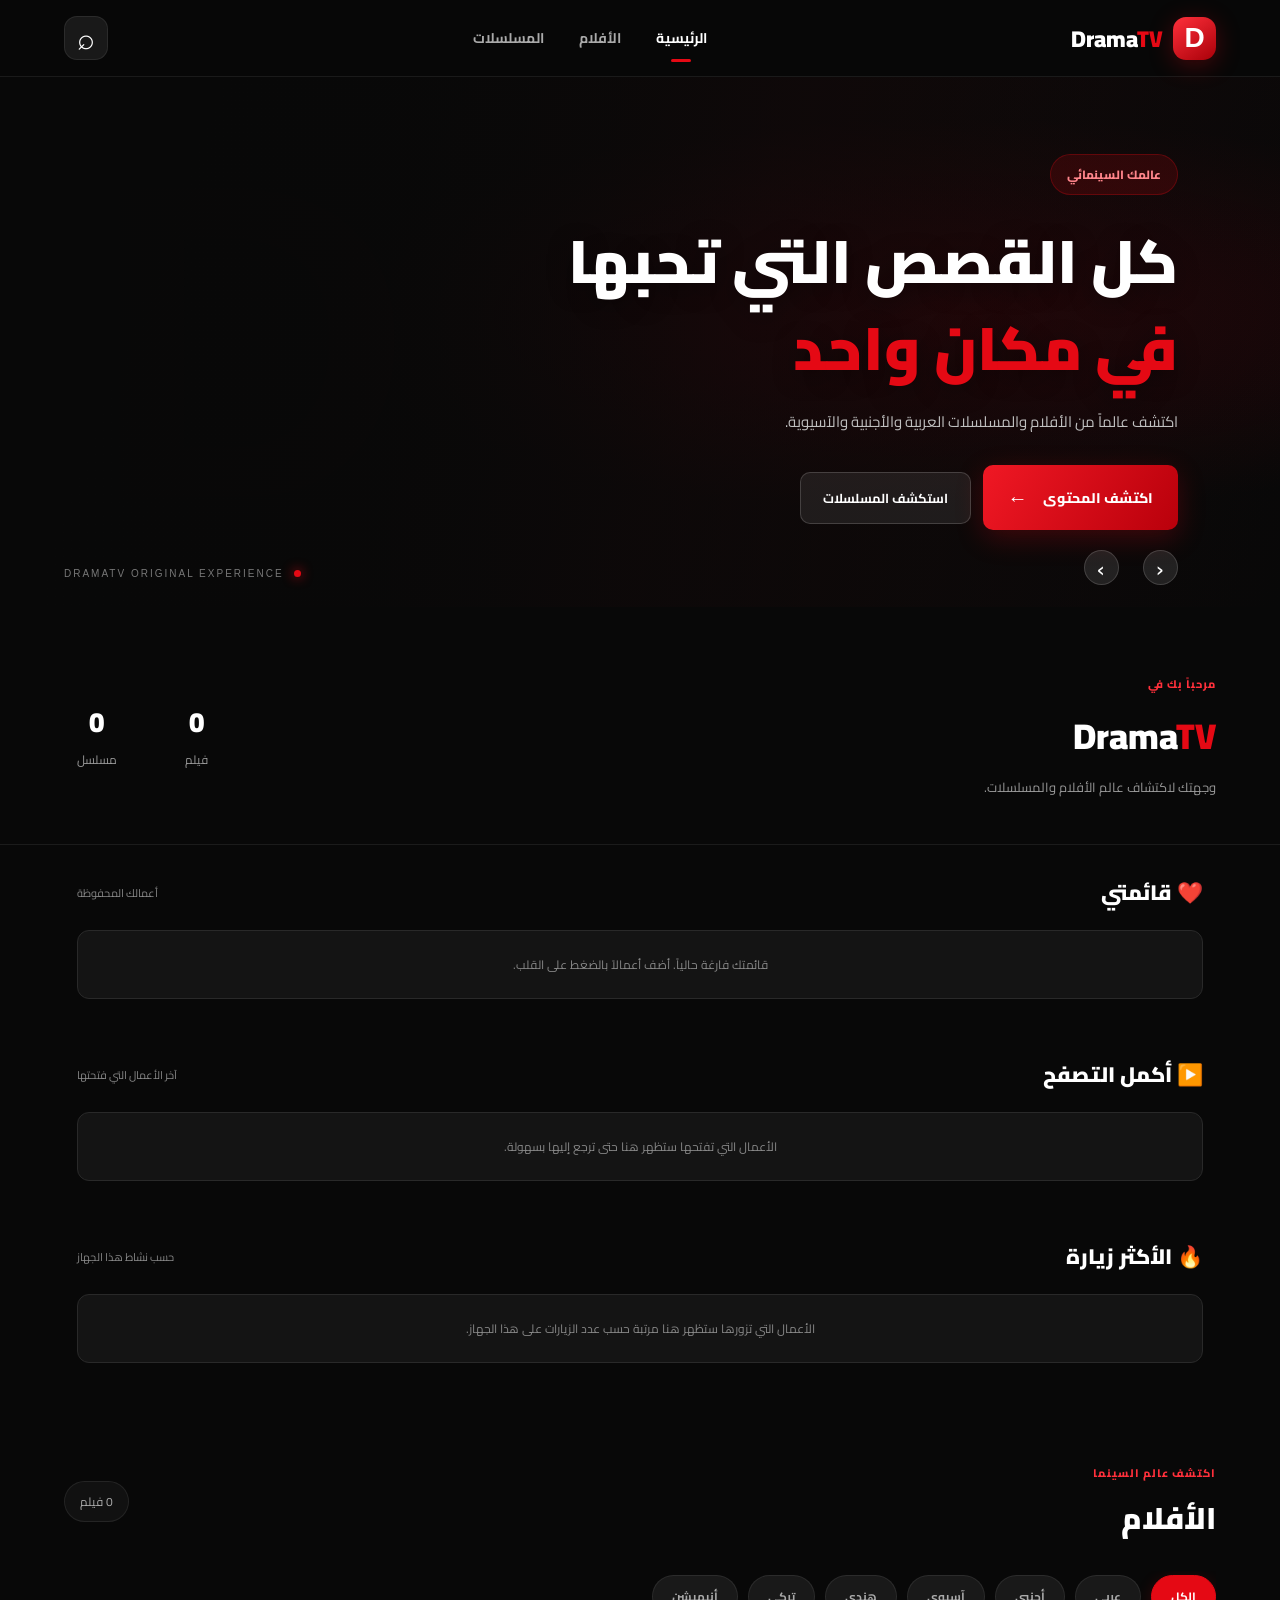
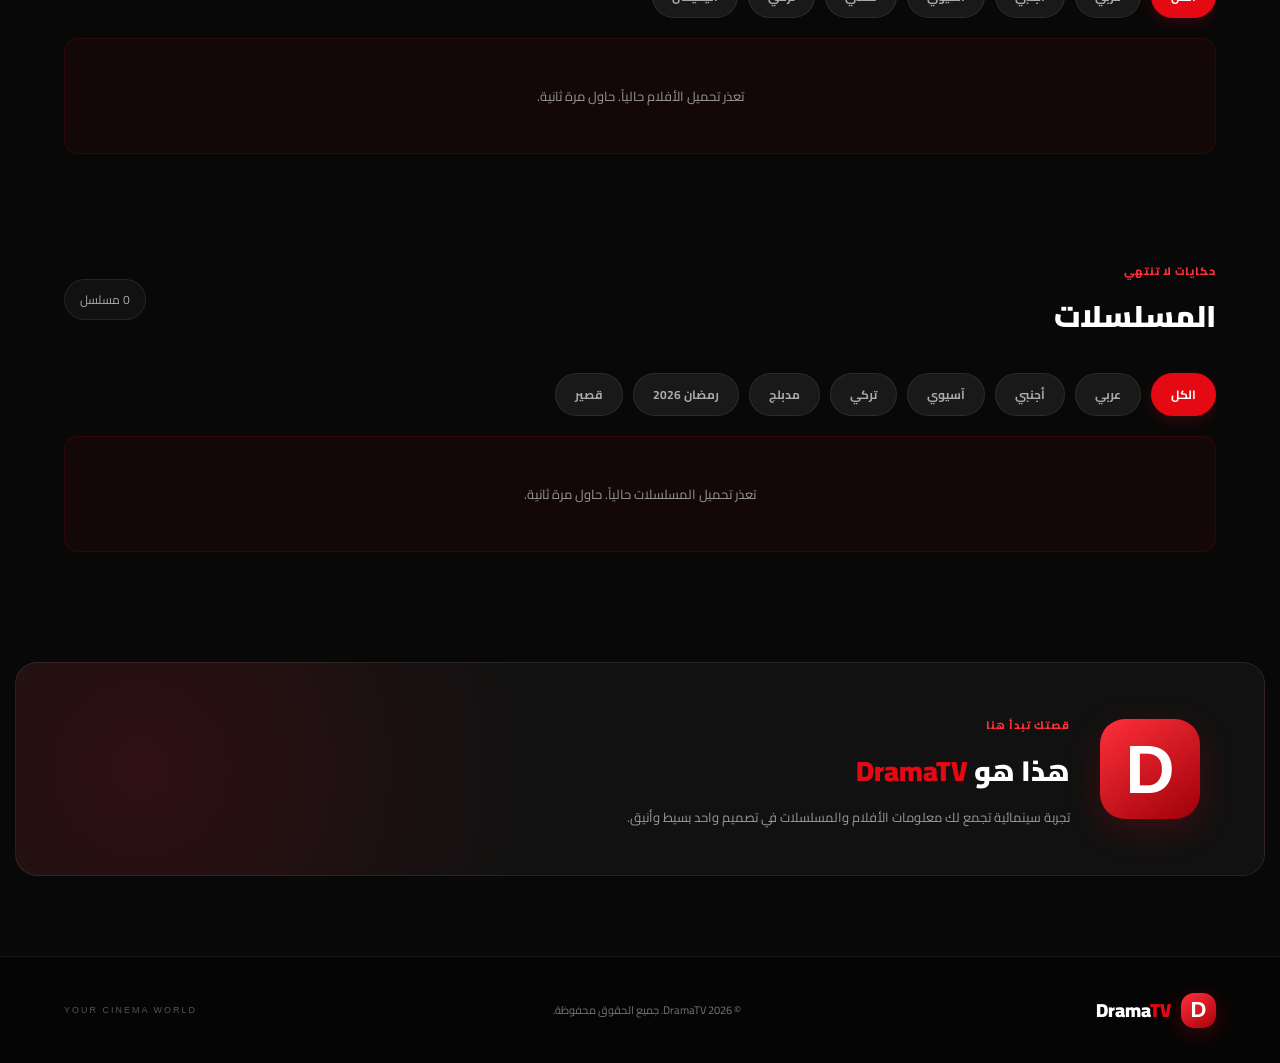
==== index.html @ 71d646c4 "Update index.html" ====
<!DOCTYPE html>
<html lang="ar" dir="rtl">
<head>
    <meta charset="UTF-8">
    <meta name="viewport" content="width=device-width, initial-scale=1.0">
    <meta name="theme-color" content="#080808">
    <meta name="description" content="DramaTV - اكتشف أحدث الأفلام والمسلسلات العربية والأجنبية والآسيوية">
    <title>DramaTV | عالمك السينمائي</title>

    <link rel="preconnect" href="https://fonts.googleapis.com">
    <link rel="preconnect" href="https://fonts.gstatic.com" crossorigin>
    <link href="https://fonts.googleapis.com/css2?family=Cairo:wght@400;500;600;700;800;900&display=swap" rel="stylesheet">

    <link rel="stylesheet" href="style.css">
</head>

<body>

<header class="header">
    <div class="header-content">

        <a href="#" class="logo">
            <span class="logo-icon">D</span>
            <span class="logo-text">Drama<span>TV</span></span>
        </a>

        <nav class="nav">
            <a href="#home" class="active">الرئيسية</a>
            <a href="#movies">الأفلام</a>
            <a href="#series">المسلسلات</a>
        </nav>

        <div class="header-actions">
            <button class="search-button" id="searchToggle" aria-label="بحث">
                <span>⌕</span>
            </button>
        </div>

    </div>

    <div class="search-container" id="searchContainer">
        <input
            type="search"
            id="searchInput"
            placeholder="ابحث عن فيلم أو مسلسل..."
            autocomplete="off"
        >
    </div>
</header>


<main>

    <!-- HERO -->

    <section class="hero" id="home">

        <div class="hero-overlay"></div>

        <div class="hero-content">
            <span class="hero-label" id="heroLabel">
                عالمك السينمائي
            </span>

            <h1 id="heroTitle">
                كل القصص التي تحبها
                <span>في مكان واحد</span>
            </h1>

            <p id="heroDescription">
                اكتشف عالماً من الأفلام والمسلسلات العربية والأجنبية والآسيوية.
            </p>

            <div class="hero-actions">
                <a href="#movies" class="hero-button">
                    اكتشف المحتوى
                    <span>←</span>
                </a>

                <a href="#series" class="hero-secondary-button">
                    استكشف المسلسلات
                </a>
            </div>
        </div>

        <div class="hero-art" id="heroArt"></div>

        <div class="hero-bottom">
            <span class="hero-dot"></span>
            <span>DRAMATV ORIGINAL EXPERIENCE</span>
        </div>

        <div class="hero-controls" id="heroControls">
            <button id="heroPrevious" aria-label="السابق">‹</button>
            <div id="heroDots"></div>
            <button id="heroNext" aria-label="التالي">›</button>
        </div>

    </section>


    <!-- WELCOME -->

    <section class="welcome-section">

        <div>
            <span class="section-eyebrow">مرحباً بك في</span>
            <h2>Drama<span>TV</span></h2>
            <p>وجهتك لاكتشاف عالم الأفلام والمسلسلات.</p>
        </div>

        <div class="stats">

            <div class="stat-item">
                <strong id="movieCount">0</strong>
                <span>فيلم</span>
            </div>

            <div class="stat-item">
                <strong id="seriesCount">0</strong>
                <span>مسلسل</span>
            </div>

        </div>

    </section>


    <!-- MOVIES -->

    <section class="content-section" id="movies">

        <div class="section-heading">
            <div>
                <span class="section-eyebrow">اكتشف عالم السينما</span>
                <h2>الأفلام</h2>
            </div>

            <span class="section-count" id="moviesHeadingCount">
                الأفلام
            </span>
        </div>

        <div class="filters" id="movieFilters">

            <button class="filter-button active" data-category="الكل">الكل</button>
            <button class="filter-button" data-category="عربي">عربي</button>
            <button class="filter-button" data-category="أجنبي">أجنبي</button>
            <button class="filter-button" data-category="آسيوي">آسيوي</button>
            <button class="filter-button" data-category="هندي">هندي</button>
            <button class="filter-button" data-category="تركي">تركي</button>
            <button class="filter-button" data-category="أنيميشن">أنيميشن</button>

        </div>

        <div class="content-grid" id="moviesGrid">
            <div class="loading">جاري تحميل الأفلام...</div>
        </div>

        <button class="load-more" id="moviesMore" hidden>
            عرض المزيد
        </button>

    </section>


    <!-- SERIES -->

    <section class="content-section series-section" id="series">

        <div class="section-heading">
            <div>
                <span class="section-eyebrow">حكايات لا تنتهي</span>
                <h2>المسلسلات</h2>
            </div>

            <span class="section-count" id="seriesHeadingCount">
                المسلسلات
            </span>
        </div>

        <div class="filters" id="seriesFilters">

            <button class="filter-button active" data-category="الكل">الكل</button>
            <button class="filter-button" data-category="عربي">عربي</button>
            <button class="filter-button" data-category="أجنبي">أجنبي</button>
            <button class="filter-button" data-category="آسيوي">آسيوي</button>
            <button class="filter-button" data-category="تركي">تركي</button>
            <button class="filter-button" data-category="مدبلج">مدبلج</button>
            <button class="filter-button" data-category="رمضان 2026">رمضان 2026</button>
            <button class="filter-button" data-category="قصير">قصير</button>

        </div>

        <div class="content-grid" id="seriesGrid">
            <div class="loading">جاري تحميل المسلسلات...</div>
        </div>

        <button class="load-more" id="seriesMore" hidden>
            عرض المزيد
        </button>

    </section>


    <!-- ABOUT -->

    <section class="about-section">

        <div class="about-logo">D</div>

        <div>
            <span class="section-eyebrow">قصتك تبدأ هنا</span>

            <h2>هذا هو <span>DramaTV</span></h2>

            <p>
                تجربة سينمائية تجمع لك معلومات الأفلام والمسلسلات
                في تصميم واحد بسيط وأنيق.
            </p>
        </div>

    </section>

</main>


<footer class="footer">

    <a href="#" class="logo footer-logo">
        <span class="logo-icon">D</span>
        <span class="logo-text">Drama<span>TV</span></span>
    </a>

    <p>
        © <span id="currentYear"></span>
        DramaTV. جميع الحقوق محفوظة.
    </p>

    <span class="footer-tagline">YOUR CINEMA WORLD</span>

</footer>


<!-- DETAILS MODAL -->

<div class="modal" id="detailsModal">

    <div class="modal-backdrop" id="modalBackdrop"></div>

    <div class="modal-content">

        <button class="modal-close" id="modalClose" aria-label="إغلاق">
            ×
        </button>

        <img id="modalPoster" src="" alt="">

        <div class="modal-info">

            <span class="modal-category" id="modalCategory"></span>

            <h2 id="modalTitle"></h2>

            <p id="modalDescription">
                استكشف تفاصيل هذا العمل.
            </p>

            <span class="modal-note">
                معلومات العمل فقط — التوفر والتشغيل يعتمدان على حقوق العرض والترخيص.
            </span>

        </div>

    </div>

</div>


<div class="toast" id="toast"></div>


<!-- MAIN WEBSITE SCRIPT -->
<script src="script.js"></script>

<!-- DRAMATV FEATURES -->
<script src="features.js"></script>

</body>
</html>
---- style.css ----
/* =========================================
   DRAMATV - CINEMATIC WEBSITE DESIGN
========================================= */

:root {
    --bg: #080808;
    --surface: #111111;
    --surface-light: #191919;
    --surface-hover: #222222;

    --red: #e50914;
    --red-light: #ff303b;
    --red-dark: #990009;

    --white: #ffffff;
    --muted: #999999;
    --border: rgba(255,255,255,0.08);

    --radius: 14px;
    --transition: 0.25s ease;
}

* {
    margin: 0;
    padding: 0;
    box-sizing: border-box;
}

html {
    scroll-behavior: smooth;
    scroll-padding-top: 90px;
}

body {
    background: var(--bg);
    color: var(--white);
    font-family: 'Cairo', sans-serif;
    overflow-x: hidden;
}

button,
input {
    font-family: inherit;
}

button,
a {
    -webkit-tap-highlight-color: transparent;
}

a {
    color: inherit;
    text-decoration: none;
}

button {
    border: none;
    cursor: pointer;
}


/* =========================================
   HEADER
========================================= */

.header {
    position: sticky;
    top: 0;
    z-index: 100;
    width: 100%;
    background: rgba(8,8,8,0.94);
    backdrop-filter: blur(20px);
    -webkit-backdrop-filter: blur(20px);
    border-bottom: 1px solid var(--border);
}

.header-content {
    max-width: 1450px;
    height: 76px;
    margin: auto;
    padding: 0 5%;

    display: flex;
    align-items: center;
    justify-content: space-between;
    gap: 20px;
}

.logo {
    display: flex;
    align-items: center;
    gap: 10px;
    flex-shrink: 0;
}

.logo-icon {
    width: 43px;
    height: 43px;

    display: flex;
    align-items: center;
    justify-content: center;

    background: linear-gradient(145deg, #ff303b, #a90009);
    border-radius: 13px;

    font-family: Arial, sans-serif;
    font-size: 28px;
    font-weight: 900;

    box-shadow: 0 5px 25px rgba(229,9,20,0.28);
}

.logo-text {
    direction: ltr;
    font-size: 23px;
    font-weight: 900;
}

.logo-text span {
    color: var(--red);
}

.nav {
    display: flex;
    align-items: center;
    gap: 35px;
}

.nav a {
    position: relative;
    color: #aaa;
    font-size: 14px;
    font-weight: 700;
    transition: var(--transition);
}

.nav a:hover,
.nav a.active {
    color: white;
}

.nav a.active::after {
    content: "";
    position: absolute;
    bottom: -11px;
    left: 50%;
    transform: translateX(-50%);

    width: 20px;
    height: 3px;

    background: var(--red);
    border-radius: 10px;
}

.header-actions {
    display: flex;
    align-items: center;
}

.search-button {
    width: 44px;
    height: 44px;

    display: flex;
    align-items: center;
    justify-content: center;

    background: var(--surface-light);
    border: 1px solid var(--border);
    border-radius: 13px;

    color: white;
    font-size: 30px;

    transition: var(--transition);
}

.search-button:hover {
    background: var(--red);
    border-color: var(--red);
}

.search-container {
    display: none;
    max-width: 1450px;
    margin: auto;
    padding: 0 5% 17px;
}

.search-container.show {
    display: block;
    animation: searchAppear 0.2s ease;
}

@keyframes searchAppear {
    from {
        opacity: 0;
        transform: translateY(-7px);
    }

    to {
        opacity: 1;
        transform: translateY(0);
    }
}

.search-container input {
    width: 100%;
    height: 49px;

    padding: 0 18px;

    background: #181818;
    border: 1px solid #333;
    border-radius: 12px;

    color: white;
    font-size: 14px;
    outline: none;
    direction: rtl;

    transition: var(--transition);
}

.search-container input:focus {
    border-color: var(--red);
    box-shadow: 0 0 0 3px rgba(229,9,20,0.1);
}

.search-container input::placeholder {
    color: #777;
}


/* =========================================
   HERO CINEMATIC SLIDER
========================================= */

.hero {
    min-height: 530px;
    position: relative;

    display: flex;
    align-items: center;

    padding: 65px 8%;
    overflow: hidden;

    isolation: isolate;

    background:
        radial-gradient(
            ellipse at 75% 45%,
            rgba(150,0,12,0.22),
            transparent 48%
        ),
        linear-gradient(
            110deg,
            #080808 15%,
            #16090a 55%,
            #080808 100%
        );
}

.hero::before {
    content: "D";

    position: absolute;
    z-index: -1;

    left: 7%;
    top: 50%;

    transform: translateY(-50%);

    font-family: Arial, sans-serif;
    font-size: clamp(250px, 35vw, 480px);
    font-weight: 900;

    color: rgba(229,9,20,0.045);

    pointer-events: none;
}

.hero-overlay {
    position: absolute;
    inset: 0;
    z-index: 1;

    background:
        linear-gradient(
            90deg,
            #080808 0%,
            rgba(8,8,8,0.93) 28%,
            rgba(8,8,8,0.58) 57%,
            rgba(8,8,8,0.15) 100%
        );

    pointer-events: none;
}

.hero-art {
    position: absolute;
    inset: 0;
    z-index: 0;

    background-size: cover;
    background-position: center 25%;
    background-repeat: no-repeat;

    opacity: 0.85;

    transform: scale(1.02);
    transition: background-image 0.5s ease;
}

.hero-content {
    position: relative;
    z-index: 3;

    width: 100%;
    max-width: 650px;
}

.hero-label {
    display: inline-flex;
    align-items: center;

    padding: 8px 16px;

    color: #ff858b;
    background: rgba(229,9,20,0.14);
    border: 1px solid rgba(229,9,20,0.28);
    border-radius: 30px;

    font-size: 12px;
    font-weight: 800;

    margin-bottom: 23px;
}

.hero h1 {
    font-size: clamp(34px, 5vw, 60px);
    line-height: 1.45;
    font-weight: 900;

    margin-bottom: 15px;

    text-shadow: 0 5px 25px rgba(0,0,0,0.4);
}

.hero h1 span {
    display: block;
    color: var(--red);
}

.hero p {
    max-width: 480px;

    color: #c0c0c0;
    font-size: 15px;
    line-height: 2;

    margin-bottom: 28px;
}

.hero-actions {
    display: flex;
    align-items: center;
    flex-wrap: wrap;
    gap: 12px;
}

.hero-button {
    display: inline-flex;
    align-items: center;
    justify-content: center;
    gap: 15px;

    padding: 14px 25px;

    background: linear-gradient(120deg, #f01824, #b9000b);
    border-radius: 10px;

    color: white;
    font-size: 14px;
    font-weight: 800;

    box-shadow: 0 8px 28px rgba(229,9,20,0.24);

    transition: var(--transition);
}

.hero-button:hover {
    transform: translateY(-3px);
    box-shadow: 0 12px 35px rgba(229,9,20,0.4);
}

.hero-button span {
    font-size: 20px;
}

.hero-secondary-button {
    display: inline-flex;
    align-items: center;
    justify-content: center;

    padding: 13px 22px;

    background: rgba(255,255,255,0.08);
    border: 1px solid rgba(255,255,255,0.16);
    border-radius: 10px;

    color: white;
    font-size: 13px;
    font-weight: 700;

    transition: var(--transition);
}

.hero-secondary-button:hover {
    background: rgba(255,255,255,0.16);
}

.hero-bottom {
    position: absolute;
    z-index: 3;

    bottom: 28px;
    left: 5%;

    display: flex;
    align-items: center;
    gap: 10px;

    color: #777;

    font-family: Arial, sans-serif;
    font-size: 10px;
    letter-spacing: 2px;
}

.hero-bottom .hero-dot {
    width: 7px;
    height: 7px;

    background: var(--red);
    border-radius: 50%;

    box-shadow: 0 0 12px var(--red);
}

.hero-controls {
    position: absolute;
    z-index: 5;

    bottom: 22px;
    right: 8%;

    display: flex;
    align-items: center;
    gap: 12px;
}

.hero-controls > button {
    width: 35px;
    height: 35px;

    display: flex;
    align-items: center;
    justify-content: center;

    background: rgba(255,255,255,0.1);
    border: 1px solid rgba(255,255,255,0.15);
    border-radius: 50%;

    color: white;
    font-size: 25px;

    transition: var(--transition);
}

.hero-controls > button:hover {
    background: var(--red);
    border-color: var(--red);
}

#heroDots {
    display: flex;
    align-items: center;
    gap: 7px;
}

.hero-dot-button {
    width: 7px;
    height: 7px;

    background: #777;
    border-radius: 20px;

    transition: var(--transition);
}

.hero-dot-button.active {
    width: 23px;
    background: var(--red);
}


/* =========================================
   WELCOME SECTION
========================================= */

.welcome-section {
    max-width: 1350px;
    margin: auto;
    padding: 60px 5% 45px;

    display: flex;
    align-items: center;
    justify-content: space-between;
    gap: 25px;

    border-bottom: 1px solid var(--border);
}

.section-eyebrow {
    color: var(--red-light);
    font-size: 11px;
    font-weight: 800;
    letter-spacing: 1px;
}

.welcome-section h2 {
    margin: 5px 0;

    font-size: 36px;
    font-weight: 900;

    direction: ltr;
    text-align: right;
}

.welcome-section h2 span {
    color: var(--red);
}

.welcome-section p {
    color: var(--muted);
    font-size: 13px;
}

.stats {
    display: flex;
    align-items: center;
    gap: 35px;
}

.stat-item {
    min-width: 65px;

    display: flex;
    flex-direction: column;
    align-items: center;
}

.stat-item strong {
    color: white;
    font-size: 28px;
    font-weight: 900;
}

.stat-item span {
    color: var(--muted);
    font-size: 12px;
}


/* =========================================
   CONTENT SECTIONS
========================================= */

.content-section {
    max-width: 1450px;
    margin: auto;
    padding: 65px 5%;
}

.series-section {
    padding-top: 35px;
}

.section-heading {
    display: flex;
    align-items: center;
    justify-content: space-between;
    gap: 15px;

    margin-bottom: 25px;
}

.section-heading h2 {
    font-size: 30px;
    font-weight: 900;
    margin-top: 4px;
}

.section-count {
    color: #aaa;
    font-size: 12px;

    background: var(--surface);
    border: 1px solid var(--border);
    border-radius: 30px;

    padding: 8px 15px;
}


/* =========================================
   CATEGORY FILTERS
========================================= */

.filters {
    display: flex;
    align-items: center;
    gap: 10px;

    overflow-x: auto;

    padding: 4px 0 20px;

    scrollbar-width: none;
    -webkit-overflow-scrolling: touch;
}

.filters::-webkit-scrollbar {
    display: none;
}

.filter-button {
    flex-shrink: 0;

    padding: 9px 19px;

    background: var(--surface-light);
    border: 1px solid var(--border);
    border-radius: 30px;

    color: #aaa;
    font-size: 12px;
    font-weight: 700;

    transition: var(--transition);
}

.filter-button:hover {
    background: #292929;
    color: white;
}

.filter-button.active {
    background: var(--red);
    border-color: var(--red);
    color: white;

    box-shadow: 0 4px 16px rgba(229,9,20,0.2);
}


/* =========================================
   CONTENT GRID
========================================= */

.content-grid {
    display: grid;

    grid-template-columns: repeat(
        auto-fill,
        minmax(155px, 1fr)
    );

    gap: 27px 18px;
    min-height: 100px;
}

.content-card {
    position: relative;
    min-width: 0;

    cursor: pointer;

    animation: cardAppear 0.4s ease both;

    transition: transform 0.25s ease;
}

.content-card:hover {
    transform: translateY(-7px);
}

.content-card:focus-visible {
    outline: 2px solid var(--red);
    outline-offset: 5px;
    border-radius: 12px;
}

@keyframes cardAppear {
    from {
        opacity: 0;
        transform: translateY(12px);
    }

    to {
        opacity: 1;
        transform: translateY(0);
    }
}


/* =========================================
   POSTERS
========================================= */

.poster-wrapper {
    width: 100%;
    aspect-ratio: 2 / 3;

    position: relative;
    overflow: hidden;

    background: #181818;

    border: 1px solid var(--border);
    border-radius: 13px;

    box-shadow: 0 6px 22px rgba(0,0,0,0.3);
}

.poster-wrapper img {
    width: 100%;
    height: 100%;

    display: block;

    object-fit: cover;

    transition: transform 0.45s ease;
}

.content-card:hover .poster-wrapper img {
    transform: scale(1.07);
}

.poster-wrapper::after {
    content: "";

    position: absolute;
    inset: 45% 0 0;

    background: linear-gradient(
        transparent,
        rgba(0,0,0,0.55)
    );

    pointer-events: none;
}

.poster-badge {
    position: absolute;
    top: 10px;
    right: 10px;
    z-index: 2;

    padding: 5px 10px;

    background: rgba(229,9,20,0.94);
    border-radius: 6px;

    color: white;
    font-size: 9px;
    font-weight: 800;

    backdrop-filter: blur(8px);
}

.card-info {
    padding: 11px 3px 0;
}

.card-info h3 {
    margin-bottom: 5px;

    color: #eee;
    font-size: 13px;
    font-weight: 800;

    white-space: nowrap;
    overflow: hidden;
    text-overflow: ellipsis;
}

.card-info p {
    color: #777;
    font-size: 11px;
}


/* =========================================
   LOADING AND EMPTY STATES
========================================= */

.loading,
.empty-state,
.error-state {
    grid-column: 1 / -1;

    padding: 45px 15px;

    color: #999;
    font-size: 13px;
    text-align: center;
}

.loading::after {
    content: "";

    display: block;

    width: 25px;
    height: 25px;

    margin: 18px auto 0;

    border: 3px solid #333;
    border-top-color: var(--red);
    border-radius: 50%;

    animation: spin 0.8s linear infinite;
}

@keyframes spin {
    to {
        transform: rotate(360deg);
    }
}

.empty-state {
    background: var(--surface);
    border: 1px solid var(--border);
    border-radius: 14px;
}

.error-state {
    background: rgba(229,9,20,0.05);
    border: 1px solid rgba(229,9,20,0.15);
    border-radius: 14px;
}


/* =========================================
   LOAD MORE
========================================= */

.load-more {
    display: block;

    margin: 35px auto 0;
    padding: 13px 38px;

    background: #191919;
    border: 1px solid #333;
    border-radius: 10px;

    color: white;
    font-size: 13px;
    font-weight: 800;

    transition: var(--transition);
}

.load-more:hover {
    background: var(--red);
    border-color: var(--red);
    transform: translateY(-2px);
}

.load-more[hidden] {
    display: none;
}


/* =========================================
   ABOUT SECTION
========================================= */

.about-section {
    max-width: 1250px;

    margin: 45px auto 80px;
    padding: 45px 5%;

    display: flex;
    align-items: center;
    gap: 30px;

    background:
        radial-gradient(
            circle at 10% 50%,
            rgba(229,9,20,0.14),
            transparent 35%
        ),
        #111;

    border: 1px solid var(--border);
    border-radius: 22px;
}

.about-logo {
    width: 100px;
    height: 100px;
    flex-shrink: 0;

    display: flex;
    align-items: center;
    justify-content: center;

    background: linear-gradient(145deg, #ff303b, #9e0008);
    border-radius: 25px;

    font-family: Arial, sans-serif;
    font-size: 68px;
    font-weight: 900;

    box-shadow: 0 10px 35px rgba(229,9,20,0.2);
}

.about-section h2 {
    font-size: 28px;
    font-weight: 900;
    margin: 7px 0;
}

.about-section h2 span {
    color: var(--red);
}

.about-section p {
    max-width: 550px;

    color: #999;
    font-size: 13px;
    line-height: 2;
}


/* =========================================
   FOOTER
========================================= */

.footer {
    padding: 35px 5%;

    background: #050505;
    border-top: 1px solid var(--border);

    display: flex;
    align-items: center;
    justify-content: space-between;
    gap: 20px;
}

.footer-logo .logo-icon {
    width: 35px;
    height: 35px;
    font-size: 22px;
}

.footer-logo .logo-text {
    font-size: 19px;
}

.footer p {
    color: #777;
    font-size: 11px;
    text-align: center;
}

.footer-tagline {
    color: #555;
    font-family: Arial, sans-serif;
    font-size: 9px;
    letter-spacing: 2px;
}


/* =========================================
   DETAILS MODAL
========================================= */

.modal {
    position: fixed;
    inset: 0;
    z-index: 500;

    display: none;
    align-items: center;
    justify-content: center;

    padding: 20px;
}

.modal.show {
    display: flex;
}

.modal-backdrop {
    position: absolute;
    inset: 0;

    background: rgba(0,0,0,0.87);

    backdrop-filter: blur(9px);
    -webkit-backdrop-filter: blur(9px);
}

.modal-content {
    position: relative;
    z-index: 2;

    width: 100%;
    max-width: 700px;
    max-height: 85vh;

    overflow-y: auto;

    display: flex;
    align-items: flex-start;
    gap: 25px;

    padding: 25px;

    background: #151515;
    border: 1px solid #333;
    border-radius: 19px;

    box-shadow: 0 20px 80px rgba(0,0,0,0.55);

    animation: modalAppear 0.25s ease;
}

@keyframes modalAppear {
    from {
        opacity: 0;
        transform: translateY(15px) scale(0.98);
    }

    to {
        opacity: 1;
        transform: translateY(0) scale(1);
    }
}

.modal-close {
    position: absolute;
    top: 12px;
    left: 12px;
    z-index: 3;

    width: 36px;
    height: 36px;

    background: #292929;
    border-radius: 50%;

    color: white;
    font-size: 24px;

    transition: var(--transition);
}

.modal-close:hover {
    background: var(--red);
}

.modal-content > img {
    width: 180px;
    flex-shrink: 0;

    aspect-ratio: 2 / 3;
    object-fit: cover;

    background: #222;
    border-radius: 12px;
}

.modal-info {
    padding-top: 12px;
}

.modal-category {
    color: var(--red-light);
    font-size: 12px;
    font-weight: 800;
}

.modal-info h2 {
    margin: 10px 0;
    font-size: 23px;
}

.modal-info p {
    color: #aaa;
    font-size: 13px;
    line-height: 2;
}

.modal-note {
    display: block;

    margin-top: 22px;

    color: #777;
    font-size: 10px;
    line-height: 1.8;
}


/* =========================================
   TOAST
========================================= */

.toast {
    position: fixed;
    bottom: 25px;
    left: 50%;
    z-index: 900;

    transform: translate(-50%, 20px);

    padding: 12px 22px;

    background: #222;
    border: 1px solid #444;
    border-radius: 10px;

    color: white;
    font-size: 12px;

    opacity: 0;
    pointer-events: none;

    transition: 0.25s;
}

.toast.show {
    opacity: 1;
    transform: translate(-50%, 0);
}


/* =========================================
   RESPONSIVE - TABLETS
========================================= */

@media (min-width: 1200px) {
    .content-grid {
        grid-template-columns: repeat(6, minmax(0, 1fr));
    }
}

@media (max-width: 1100px) {
    .content-grid {
        grid-template-columns: repeat(5, minmax(0, 1fr));
    }

    .hero {
        min-height: 470px;
    }
}

@media (max-width: 900px) {
    .content-grid {
        grid-template-columns: repeat(4, minmax(0, 1fr));
    }

    .hero {
        min-height: 430px;
        padding: 55px 6%;
    }

    .hero h1 {
        font-size: 43px;
    }

    .hero-overlay {
        background: linear-gradient(
            90deg,
            #080808 0%,
            rgba(8,8,8,0.88) 45%,
            rgba(8,8,8,0.35) 100%
        );
    }

    .about-section {
        margin-left: 4%;
        margin-right: 4%;
    }
}


/* =========================================
   RESPONSIVE - MOBILE
========================================= */

@media (max-width: 600px) {

    .header-content {
        height: 65px;
        padding: 0 4%;
        gap: 10px;
    }

    .logo {
        gap: 7px;
    }

    .logo-icon {
        width: 36px;
        height: 36px;
        border-radius: 11px;
        font-size: 23px;
    }

    .logo-text {
        font-size: 19px;
    }

    .nav {
        gap: 14px;
    }

    .nav a {
        font-size: 11px;
    }

    .nav a.active::after {
        bottom: -9px;
    }

    .search-button {
        width: 37px;
        height: 37px;
        border-radius: 11px;
    }

    .search-container {
        padding: 0 4% 13px;
    }


    /* MOBILE HERO */

    .hero {
        min-height: 430px;
        padding: 45px 6% 75px;
    }

    .hero-art {
        background-position: center top;
        opacity: 0.55;
    }

    .hero-overlay {
        background: linear-gradient(
            90deg,
            rgba(8,8,8,0.96),
            rgba(8,8,8,0.75)
        );
    }

    .hero-content {
        max-width: 100%;
    }

    .hero-label {
        padding: 6px 12px;
        margin-bottom: 17px;
        font-size: 10px;
    }

    .hero h1 {
        font-size: 34px;
        line-height: 1.5;
    }

    .hero p {
        font-size: 12px;
        line-height: 2;
        margin-bottom: 22px;
    }

    .hero-actions {
        gap: 9px;
    }

    .hero-button {
        padding: 12px 17px;
        font-size: 12px;
        gap: 9px;
    }

    .hero-secondary-button {
        padding: 11px 13px;
        font-size: 11px;
    }

    .hero-bottom {
        bottom: 24px;
        left: 5%;
        font-size: 8px;
        letter-spacing: 1px;
    }

    .hero-controls {
        right: 5%;
        bottom: 18px;
        gap: 7px;
    }

    .hero-controls > button {
        width: 29px;
        height: 29px;
        font-size: 20px;
    }

    .hero-dot-button {
        width: 6px;
        height: 6px;
    }

    .hero-dot-button.active {
        width: 17px;
    }


    /* WELCOME */

    .welcome-section {
        padding: 38px 5% 30px;
        gap: 12px;
    }

    .welcome-section h2 {
        font-size: 27px;
    }

    .welcome-section p {
        max-width: 200px;
        font-size: 10px;
    }

    .stats {
        gap: 15px;
    }

    .stat-item {
        min-width: 45px;
    }

    .stat-item strong {
        font-size: 22px;
    }

    .stat-item span {
        font-size: 10px;
    }


    /* SECTIONS */

    .content-section {
        padding: 45px 4%;
    }

    .series-section {
        padding-top: 25px;
    }

    .section-heading {
        margin-bottom: 19px;
    }

    .section-heading h2 {
        font-size: 24px;
    }

    .section-count {
        padding: 7px 11px;
        font-size: 10px;
    }


    /* FILTERS */

    .filters {
        gap: 8px;
        padding-bottom: 16px;
    }

    .filter-button {
        padding: 8px 14px;
        font-size: 10px;
    }


    /* CARDS */

    .content-grid {
        grid-template-columns: repeat(3, minmax(0, 1fr));
        gap: 19px 10px;
    }

    .poster-wrapper {
        border-radius: 10px;
    }

    .poster-badge {
        top: 7px;
        right: 7px;
        padding: 4px 7px;
        font-size: 8px;
    }

    .card-info {
        padding-top: 9px;
    }

    .card-info h3 {
        font-size: 11px;
    }

    .card-info p {
        font-size: 9px;
    }


    /* ABOUT */

    .about-section {
        margin: 25px 4% 55px;
        padding: 27px 18px;
        gap: 17px;
        border-radius: 16px;
    }

    .about-logo {
        width: 65px;
        height: 65px;
        border-radius: 16px;
        font-size: 44px;
    }

    .about-section h2 {
        font-size: 20px;
    }

    .about-section p {
        font-size: 10px;
    }


    /* FOOTER */

    .footer {
        flex-direction: column;
        text-align: center;
        padding: 30px 15px;
        gap: 15px;
    }

    .footer p {
        font-size: 10px;
    }

    .footer-tagline {
        font-size: 8px;
    }


    /* MODAL */

    .modal {
        padding: 12px;
    }

    .modal-content {
        padding: 18px;
        gap: 14px;
        border-radius: 15px;
    }

    .modal-content > img {
        width: 110px;
        border-radius: 9px;
    }

    .modal-info {
        padding-top: 8px;
    }

    .modal-info h2 {
        font-size: 16px;
        margin: 7px 0;
    }

    .modal-info p {
        font-size: 10px;
    }

    .modal-note {
        font-size: 9px;
        margin-top: 12px;
    }

    .modal-close {
        width: 30px;
        height: 30px;
        font-size: 20px;
    }
}


/* =========================================
   SMALL MOBILE
========================================= */

@media (max-width: 380px) {

    .header-content {
        gap: 7px;
    }

    .logo-text {
        font-size: 17px;
    }

    .nav {
        gap: 9px;
    }

    .nav a {
        font-size: 10px;
    }

    .search-button {
        width: 34px;
        height: 34px;
    }

    .hero {
        min-height: 405px;
    }

    .hero h1 {
        font-size: 29px;
    }

    .hero p {
        font-size: 11px;
    }

    .hero-secondary-button {
        padding: 10px;
    }

    .content-grid {
        gap: 16px 8px;
    }

    .card-info h3 {
        font-size: 10px;
    }

    .hero-controls {
        gap: 5px;
    }
}


/* =========================================
   REDUCED MOTION
========================================= */

@media (prefers-reduced-motion: reduce) {

    *,
    *::before,
    *::after {
        scroll-behavior: auto !important;
        animation-duration: 0.01ms !important;
        animation-iteration-count: 1 !important;
        transition-duration: 0.01ms !important;
    }
}
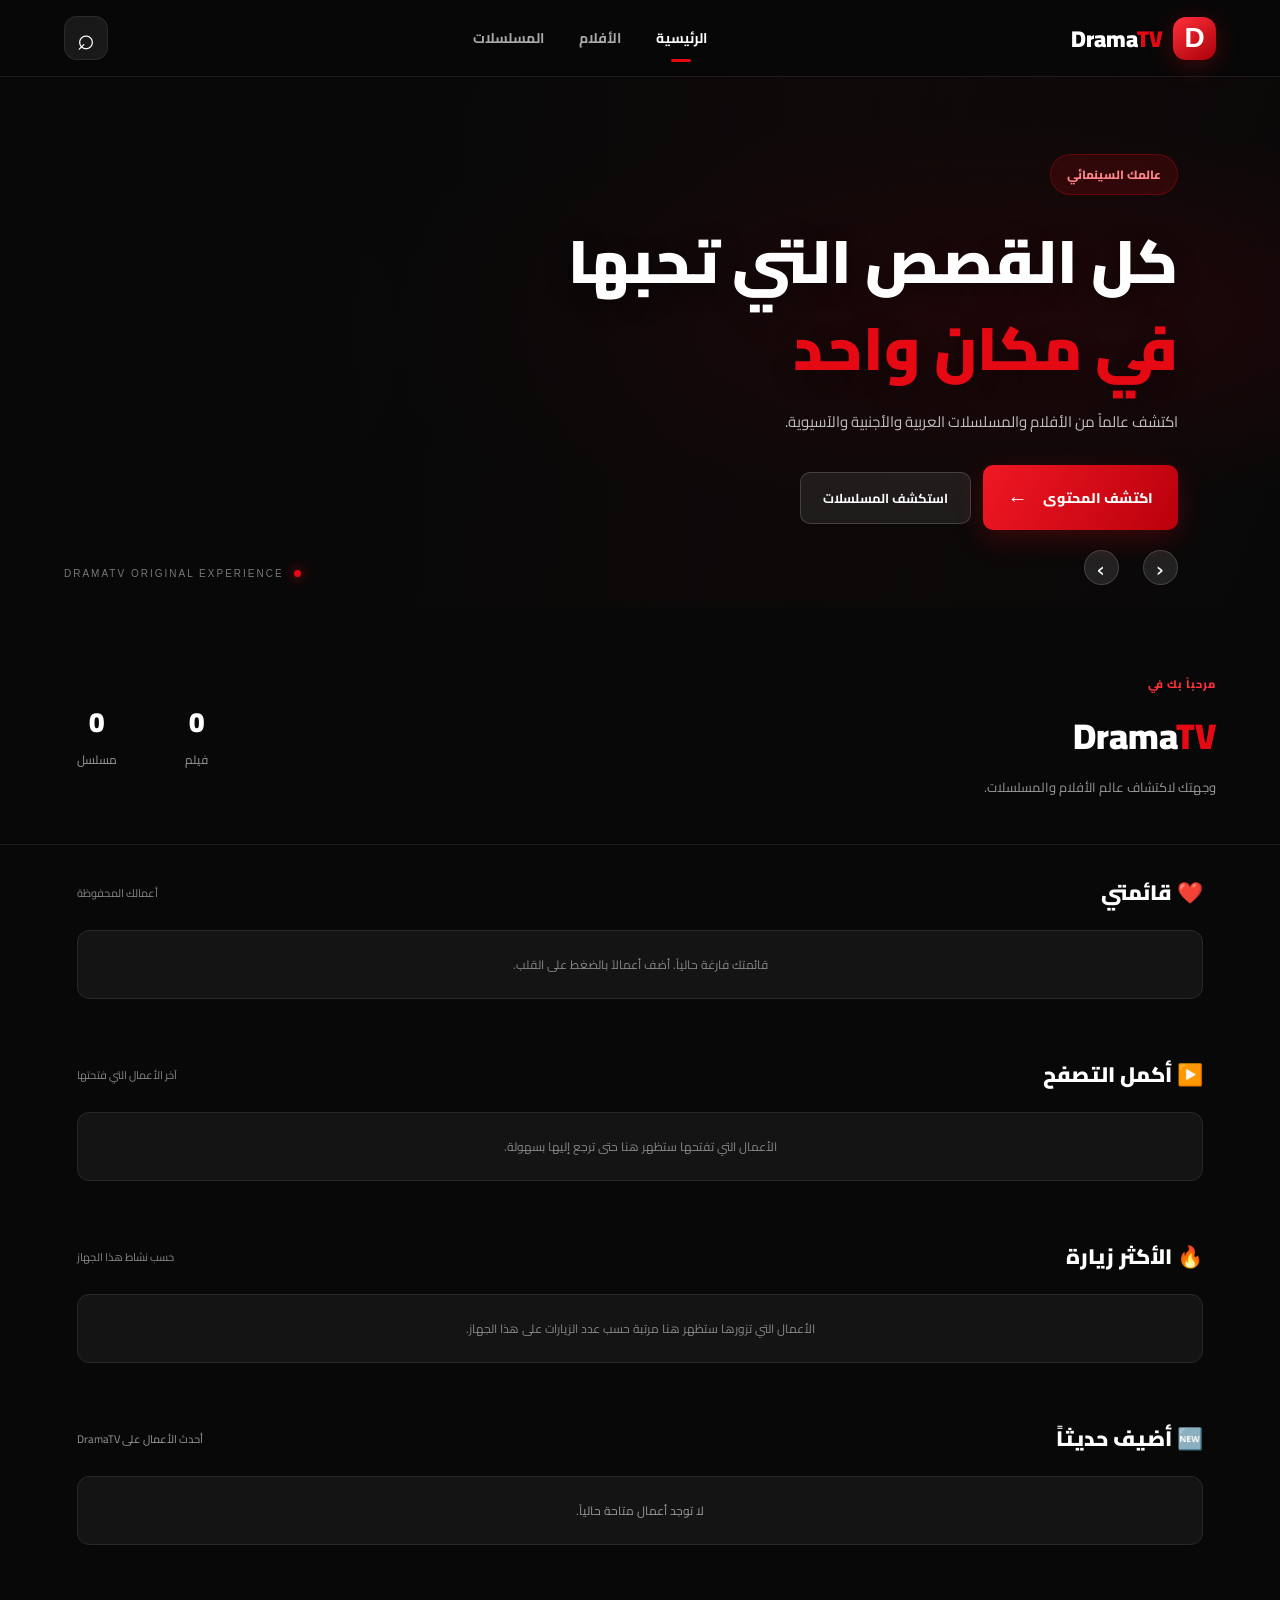
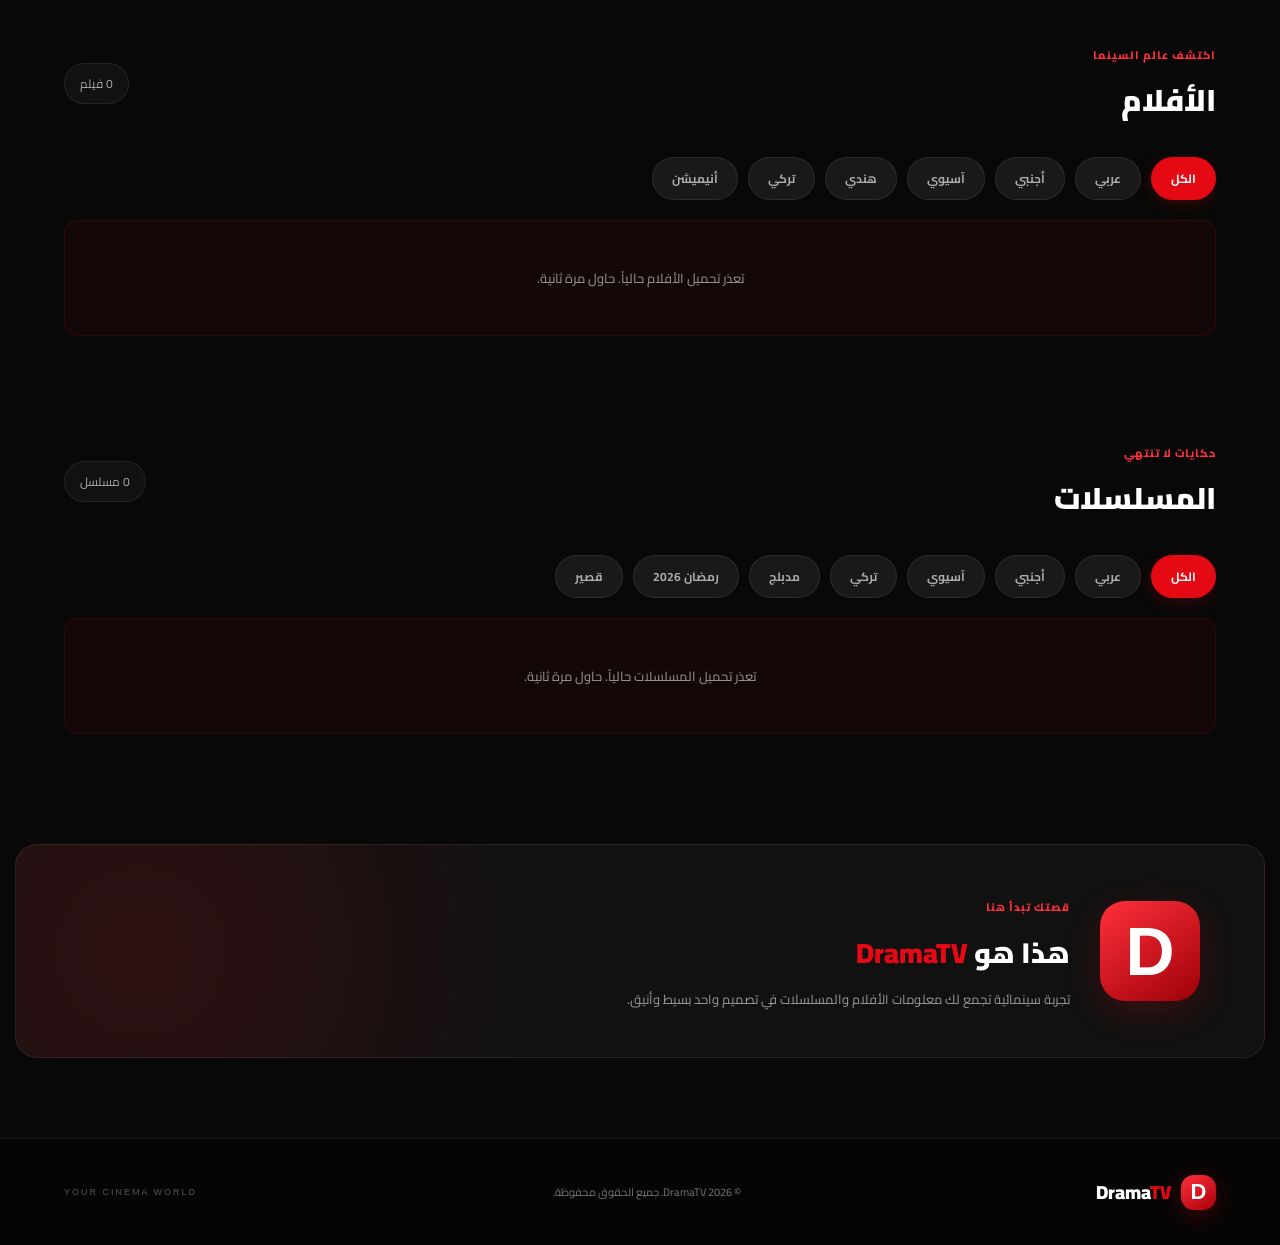
==== commit ecac5aa9: "Update index.html" ====
--- a/index.html
+++ b/index.html
@@ -286,5 +286,8 @@
 <!-- DRAMATV FEATURES -->
 <script src="features.js"></script>
 
+<!-- RECENTLY ADDED -->
+<script src="recent.js"></script>
+
 </body>
 </html>
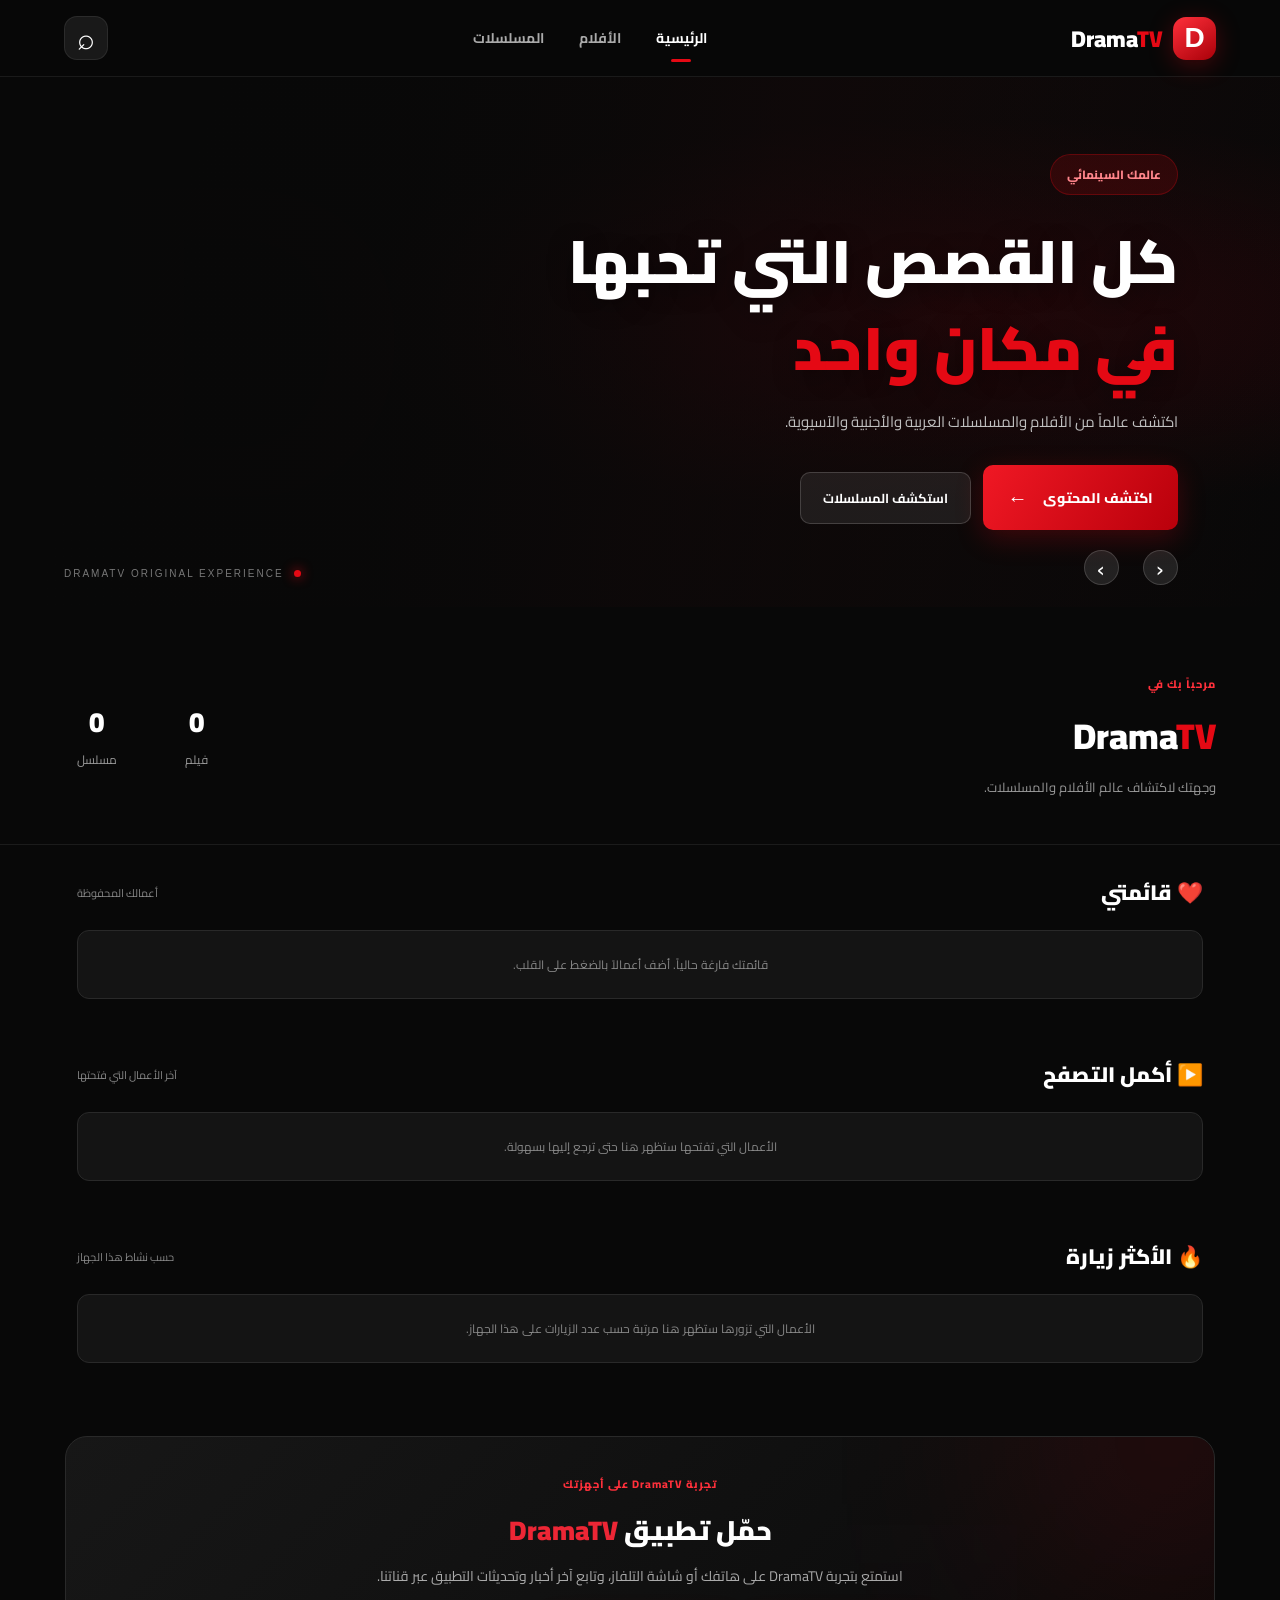
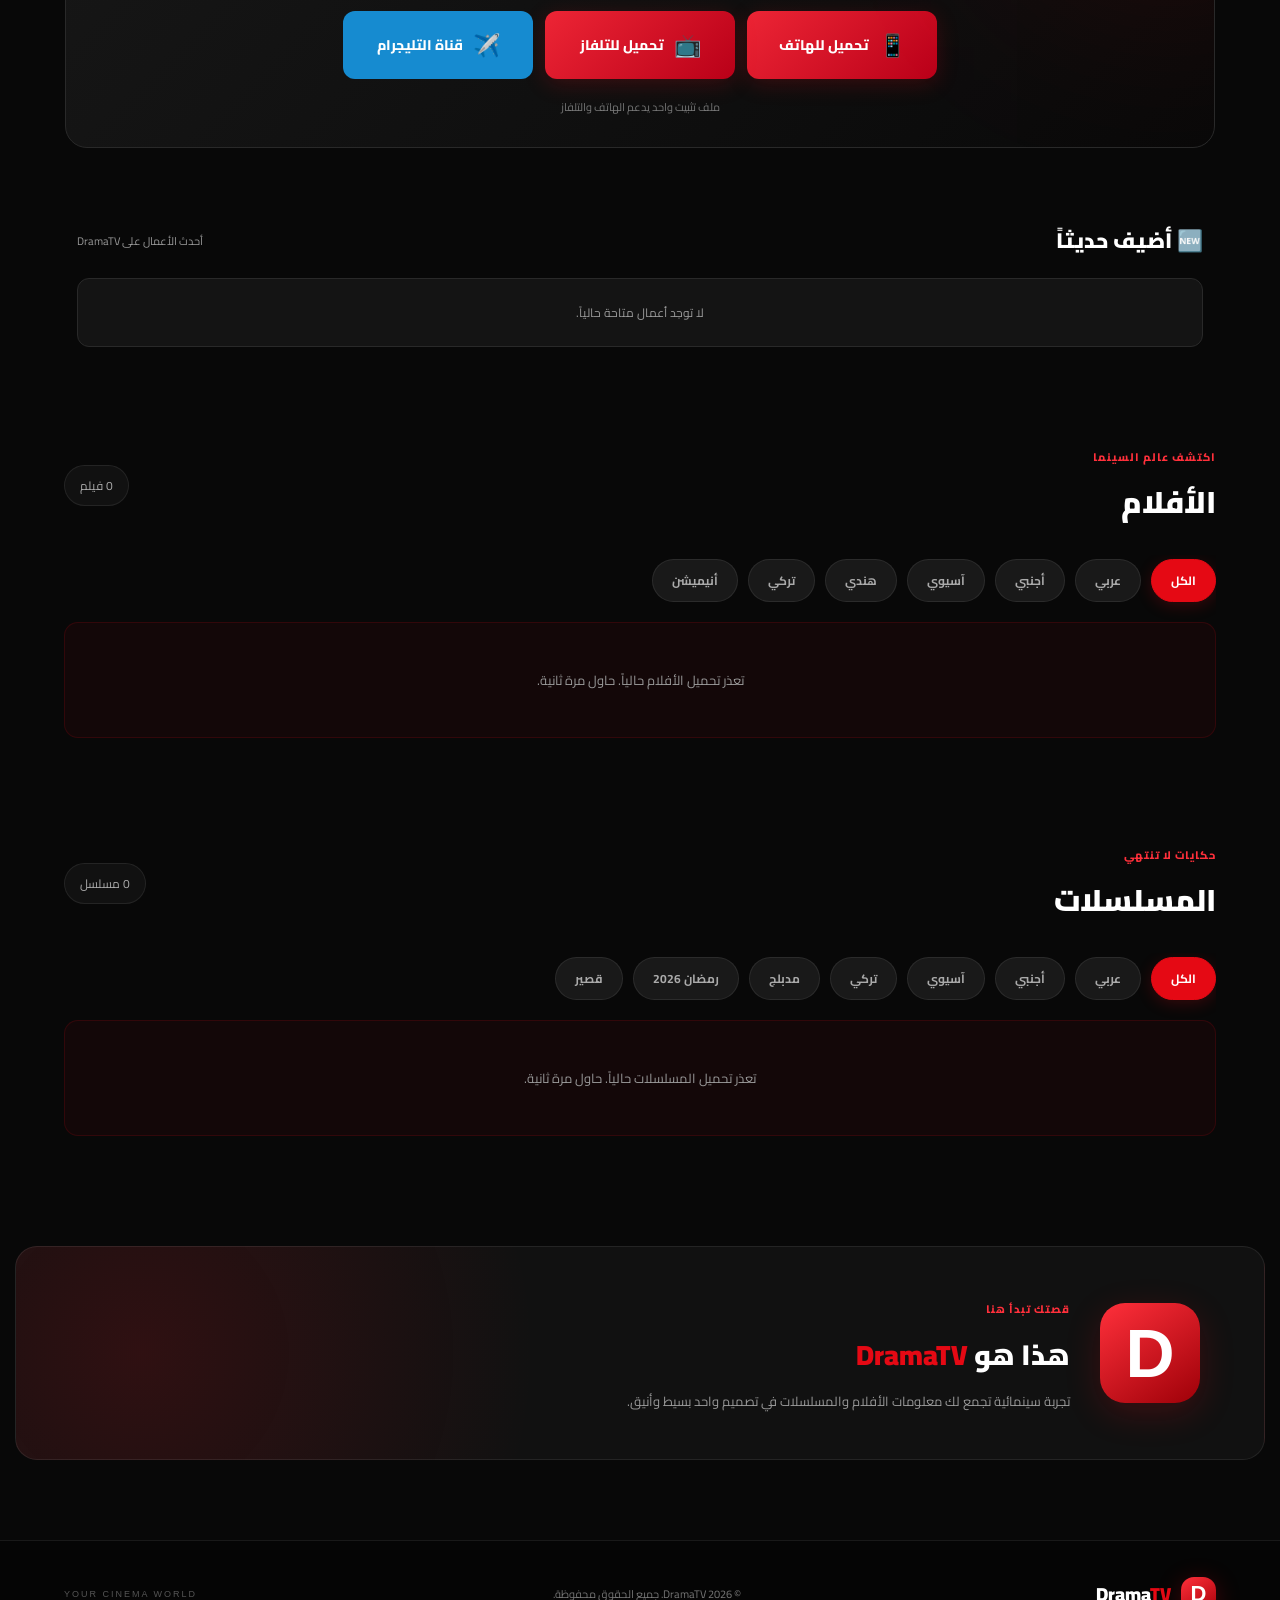
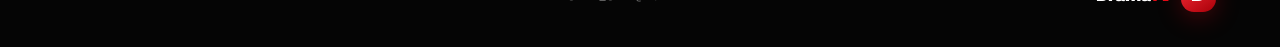
==== commit 4c6678fd: "Update index.html" ====
--- a/index.html
+++ b/index.html
@@ -12,6 +12,118 @@
     <link href="https://fonts.googleapis.com/css2?family=Cairo:wght@400;500;600;700;800;900&display=swap" rel="stylesheet">
 
     <link rel="stylesheet" href="style.css">
+
+    <style>
+        .dt-app-section {
+            margin: 45px auto;
+            padding: 30px 20px;
+            max-width: 1150px;
+            background: linear-gradient(135deg, #171717, #090909);
+            border: 1px solid #292929;
+            border-radius: 22px;
+            text-align: center;
+            position: relative;
+            overflow: hidden;
+        }
+
+        .dt-app-section::before {
+            content: "";
+            position: absolute;
+            width: 250px;
+            height: 250px;
+            background: #e50914;
+            filter: blur(120px);
+            opacity: .16;
+            top: -120px;
+            right: -80px;
+            pointer-events: none;
+        }
+
+        .dt-app-section h2 {
+            font-size: 27px;
+            font-weight: 900;
+            margin: 8px 0;
+        }
+
+        .dt-app-section h2 span {
+            color: #ed2635;
+        }
+
+        .dt-app-section p {
+            color: #aaa;
+            font-size: 14px;
+            margin: 8px 0 22px;
+        }
+
+        .dt-app-buttons {
+            display: flex;
+            justify-content: center;
+            flex-wrap: wrap;
+            gap: 12px;
+        }
+
+        .dt-app-button {
+            display: inline-flex;
+            align-items: center;
+            justify-content: center;
+            gap: 10px;
+            min-width: 190px;
+            padding: 13px 20px;
+            border-radius: 12px;
+            text-decoration: none;
+            font-family: inherit;
+            font-weight: 800;
+            font-size: 14px;
+            transition: .25s ease;
+        }
+
+        .dt-app-button:hover {
+            transform: translateY(-4px);
+            filter: brightness(1.15);
+        }
+
+        .dt-download {
+            background: linear-gradient(135deg, #ed2535, #b90018);
+            color: white;
+            box-shadow: 0 5px 22px #e5091433;
+        }
+
+        .dt-telegram {
+            background: #168bd0;
+            color: white;
+        }
+
+        .dt-app-icon {
+            font-size: 22px;
+        }
+
+        .dt-app-note {
+            display: block;
+            color: #777;
+            font-size: 11px;
+            margin-top: 18px;
+        }
+
+        @media (max-width: 480px) {
+            .dt-app-section {
+                margin: 25px 14px;
+                padding: 25px 14px;
+            }
+
+            .dt-app-section h2 {
+                font-size: 23px;
+            }
+
+            .dt-app-buttons {
+                flex-direction: column;
+            }
+
+            .dt-app-button {
+                width: 100%;
+                box-sizing: border-box;
+            }
+        }
+    </style>
 </head>
 
 <body>
@@ -48,7 +160,6 @@
     </div>
 </header>
 
-
 <main>
 
     <!-- HERO -->
@@ -98,7 +209,6 @@
 
     </section>
 
-
     <!-- WELCOME -->
 
     <section class="welcome-section">
@@ -125,6 +235,58 @@
 
     </section>
 
+    <!-- APP DOWNLOAD AND TELEGRAM -->
+
+    <section class="dt-app-section" id="download">
+
+        <span class="section-eyebrow">تجربة DramaTV على أجهزتك</span>
+
+        <h2>حمّل تطبيق <span>DramaTV</span></h2>
+
+        <p>
+            استمتع بتجربة DramaTV على هاتفك أو شاشة التلفاز،
+            وتابع آخر أخبار وتحديثات التطبيق عبر قناتنا.
+        </p>
+
+        <div class="dt-app-buttons">
+
+            <a
+                class="dt-app-button dt-download"
+                href="https://github.com/shsn15232-lab/DramaTV-Data/releases/download/v1.0.0/DramaTV.apk"
+                target="_blank"
+                rel="noopener"
+            >
+                <span class="dt-app-icon">📱</span>
+                <span>تحميل للهاتف</span>
+            </a>
+
+            <a
+                class="dt-app-button dt-download"
+                href="https://github.com/shsn15232-lab/DramaTV-Data/releases/download/v1.0.0/DramaTV.apk"
+                target="_blank"
+                rel="noopener"
+            >
+                <span class="dt-app-icon">📺</span>
+                <span>تحميل للتلفاز</span>
+            </a>
+
+            <a
+                class="dt-app-button dt-telegram"
+                href="https://t.me/Drama_vT"
+                target="_blank"
+                rel="noopener"
+            >
+                <span class="dt-app-icon">✈️</span>
+                <span>قناة التليجرام</span>
+            </a>
+
+        </div>
+
+        <span class="dt-app-note">
+            ملف تثبيت واحد يدعم الهاتف والتلفاز
+        </span>
+
+    </section>
 
     <!-- MOVIES -->
 
@@ -162,7 +324,6 @@
         </button>
 
     </section>
-
 
     <!-- SERIES -->
 
@@ -202,7 +363,6 @@
 
     </section>
 
-
     <!-- ABOUT -->
 
     <section class="about-section">
@@ -224,6 +384,7 @@
 
 </main>
 
+<!-- FOOTER -->
 
 <footer class="footer">
 
@@ -241,7 +402,6 @@
 
 </footer>
 
-
 <!-- DETAILS MODAL -->
 
 <div class="modal" id="detailsModal">
@@ -276,9 +436,7 @@
 
 </div>
 
-
 <div class="toast" id="toast"></div>
-
 
 <!-- MAIN WEBSITE SCRIPT -->
 <script src="script.js"></script>
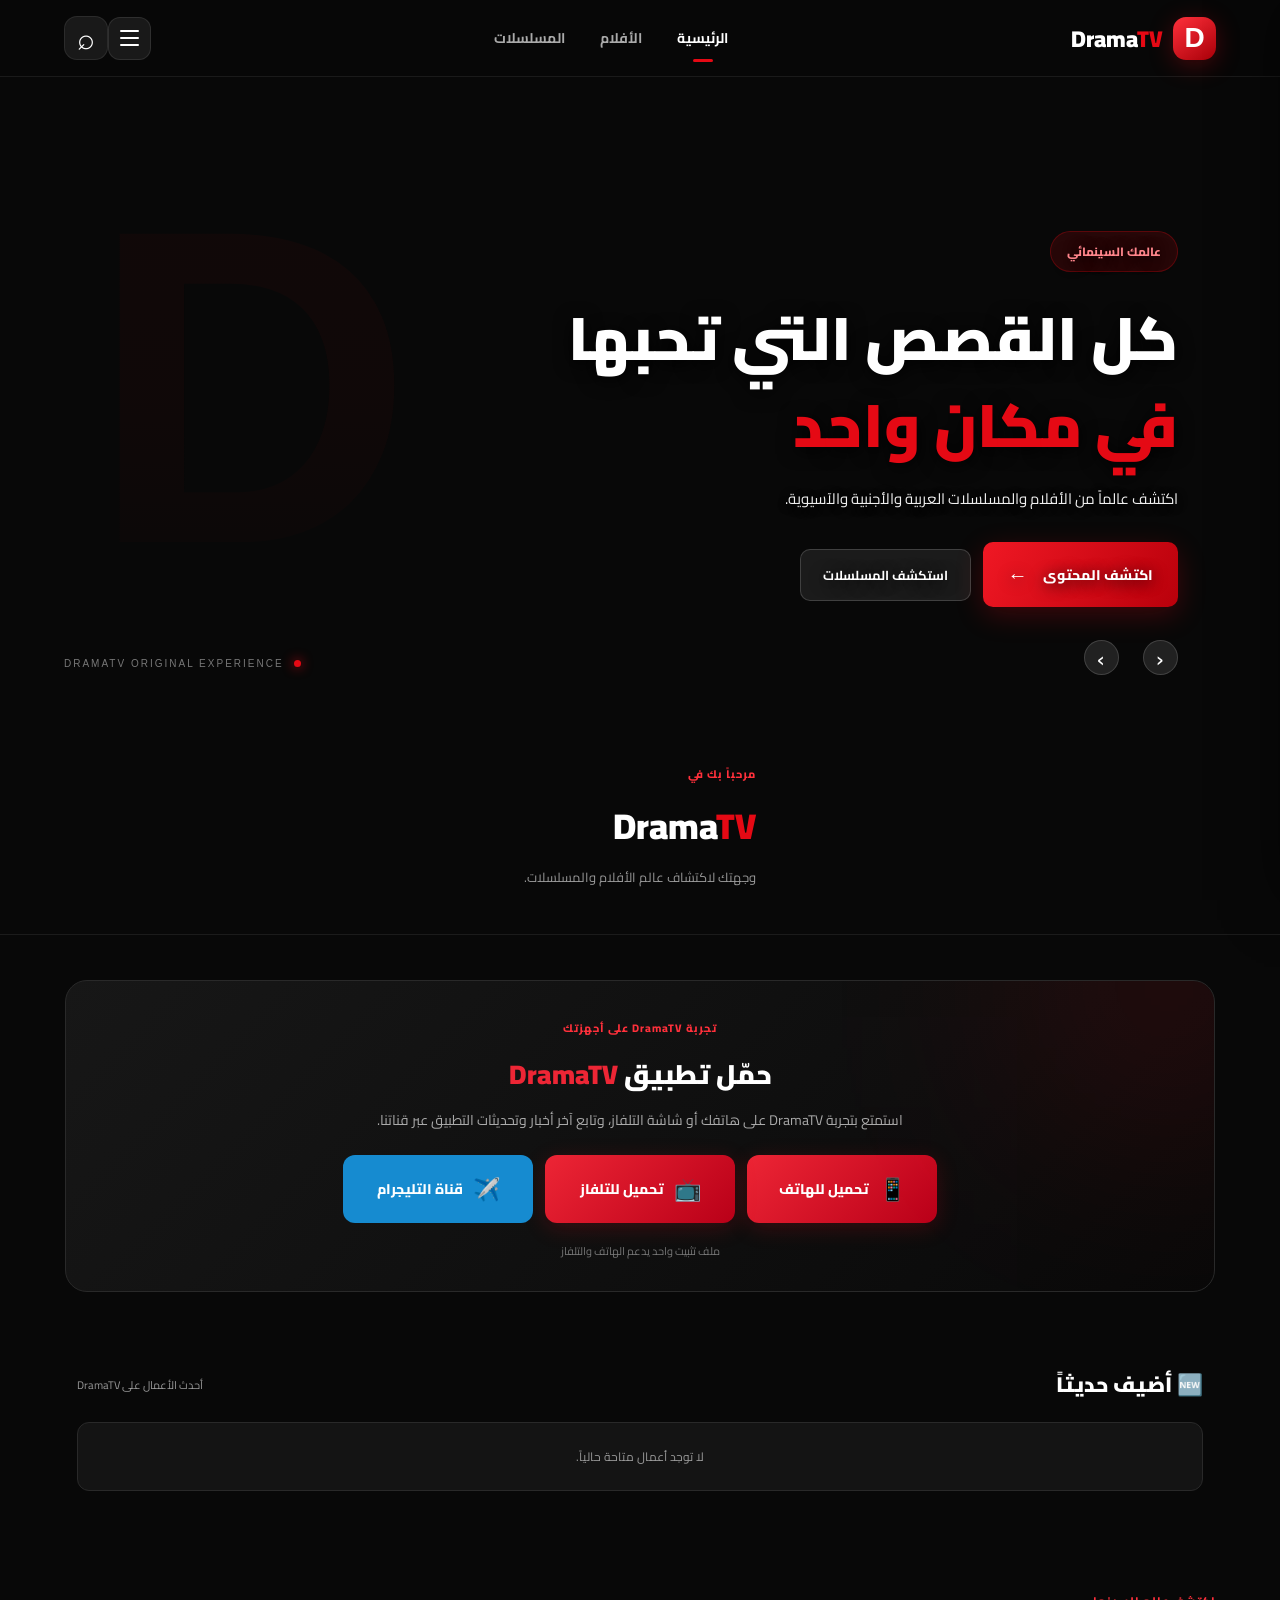
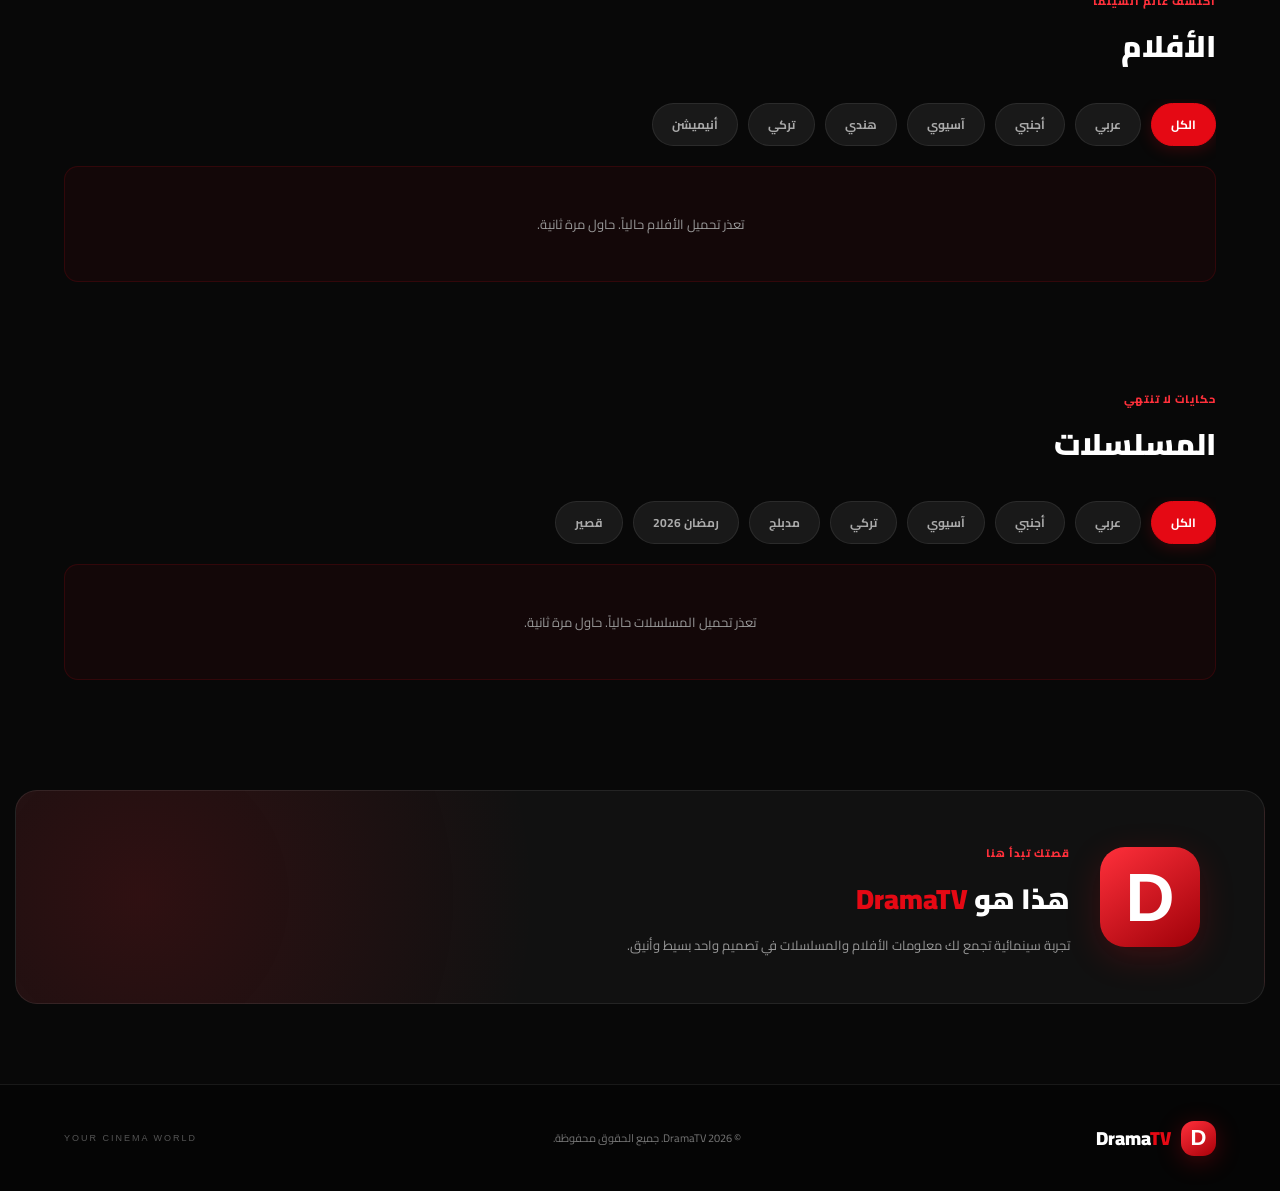
==== commit 8300bf03: "Update index.html" ====
--- a/index.html
+++ b/index.html
@@ -447,5 +447,8 @@
 <!-- RECENTLY ADDED -->
 <script src="recent.js"></script>
 
+<!-- NEW LAYOUT -->
+<script src="layout.js"></script>
+
 </body>
 </html>
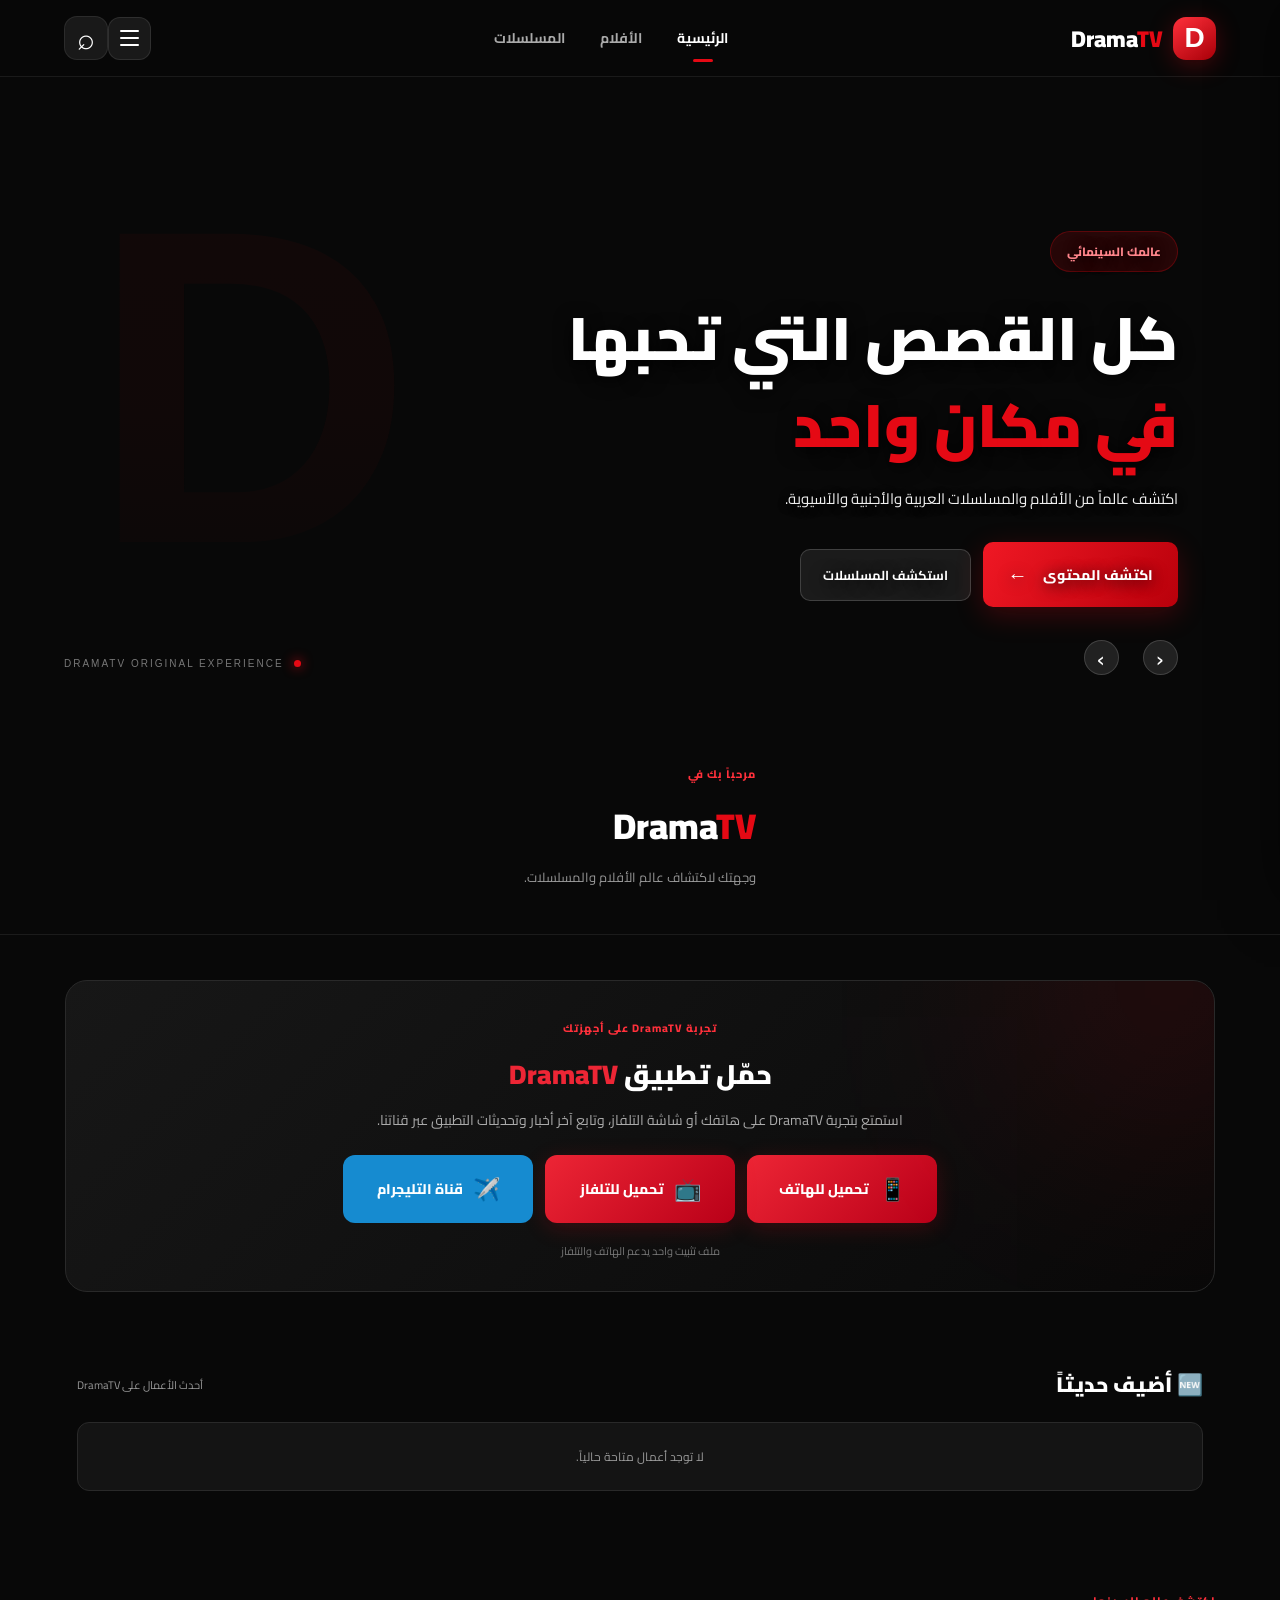
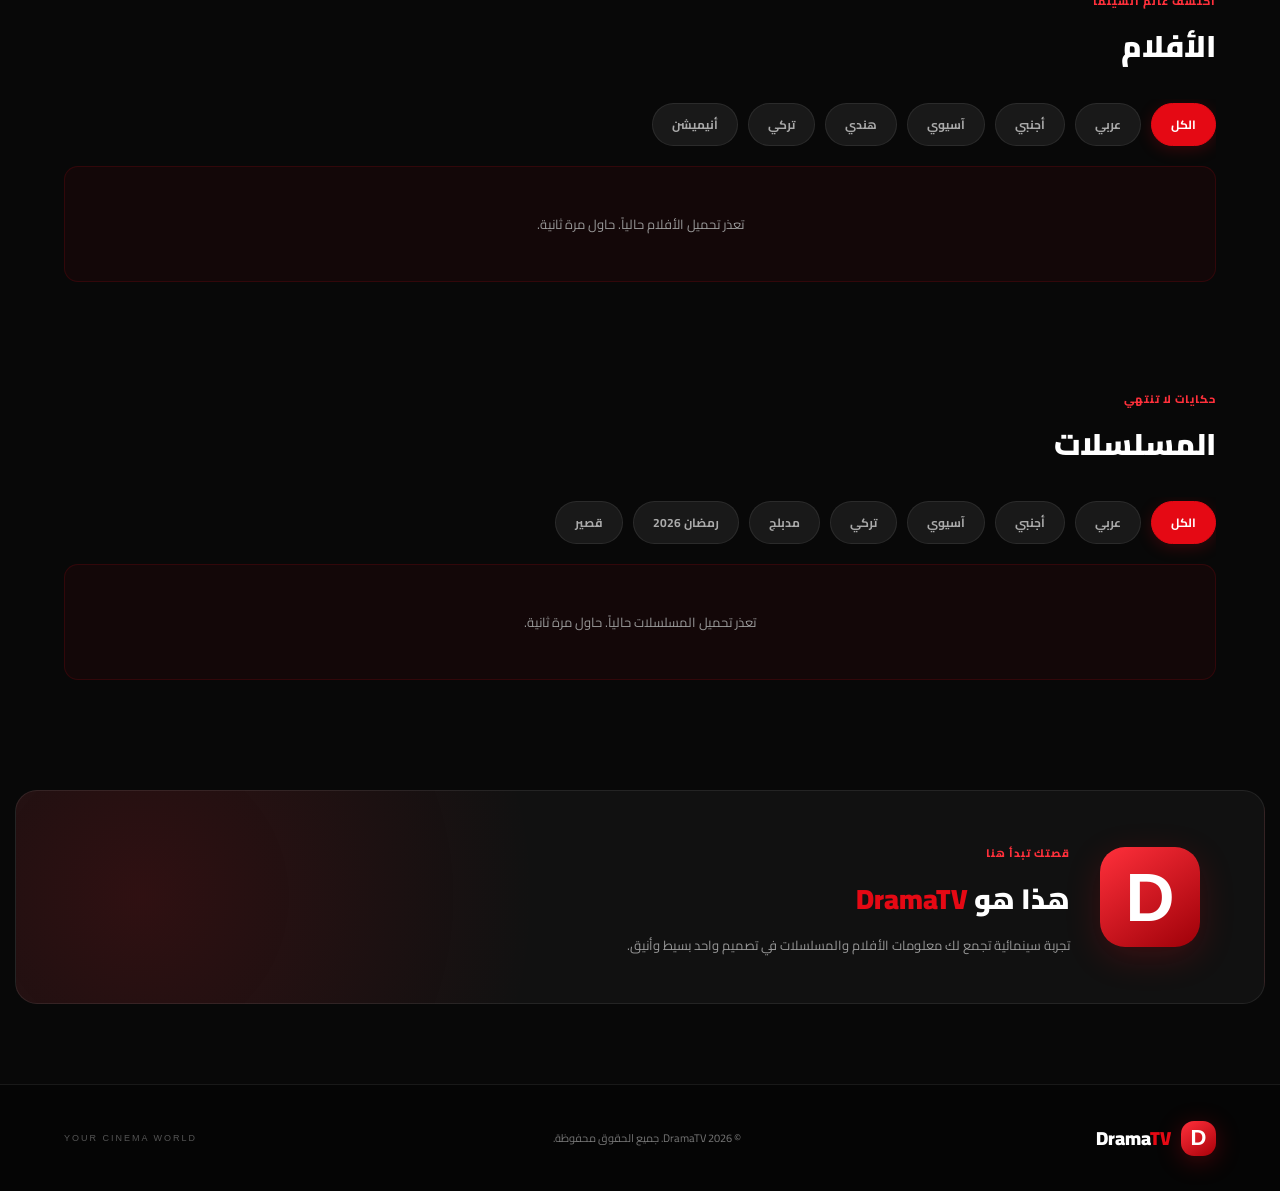
==== commit 5357dc2a: "Update index.html" ====
--- a/index.html
+++ b/index.html
@@ -1,3 +1,4 @@
+
 <!DOCTYPE html>
 <html lang="ar" dir="rtl">
 <head>
@@ -162,8 +163,6 @@
 
 <main>
 
-    <!-- HERO -->
-
     <section class="hero" id="home">
 
         <div class="hero-overlay"></div>
@@ -209,8 +208,6 @@
 
     </section>
 
-    <!-- WELCOME -->
-
     <section class="welcome-section">
 
         <div>
@@ -250,6 +247,7 @@
 
         <div class="dt-app-buttons">
 
+            <!-- تحميل الهاتف - بدون تغيير -->
             <a
                 class="dt-app-button dt-download"
                 href="https://github.com/shsn15232-lab/DramaTV-Data/releases/download/v1.0.0/DramaTV.apk"
@@ -260,9 +258,10 @@
                 <span>تحميل للهاتف</span>
             </a>
 
+            <!-- تحميل التلفاز - الإصدار الجديد -->
             <a
                 class="dt-app-button dt-download"
-                href="https://github.com/shsn15232-lab/DramaTV-Data/releases/download/v1.0.0/DramaTV.apk"
+                href="https://github.com/shsn15232-lab/DramaTV-Data/releases/download/v1.0.1/DramaTV.apk"
                 target="_blank"
                 rel="noopener"
             >
